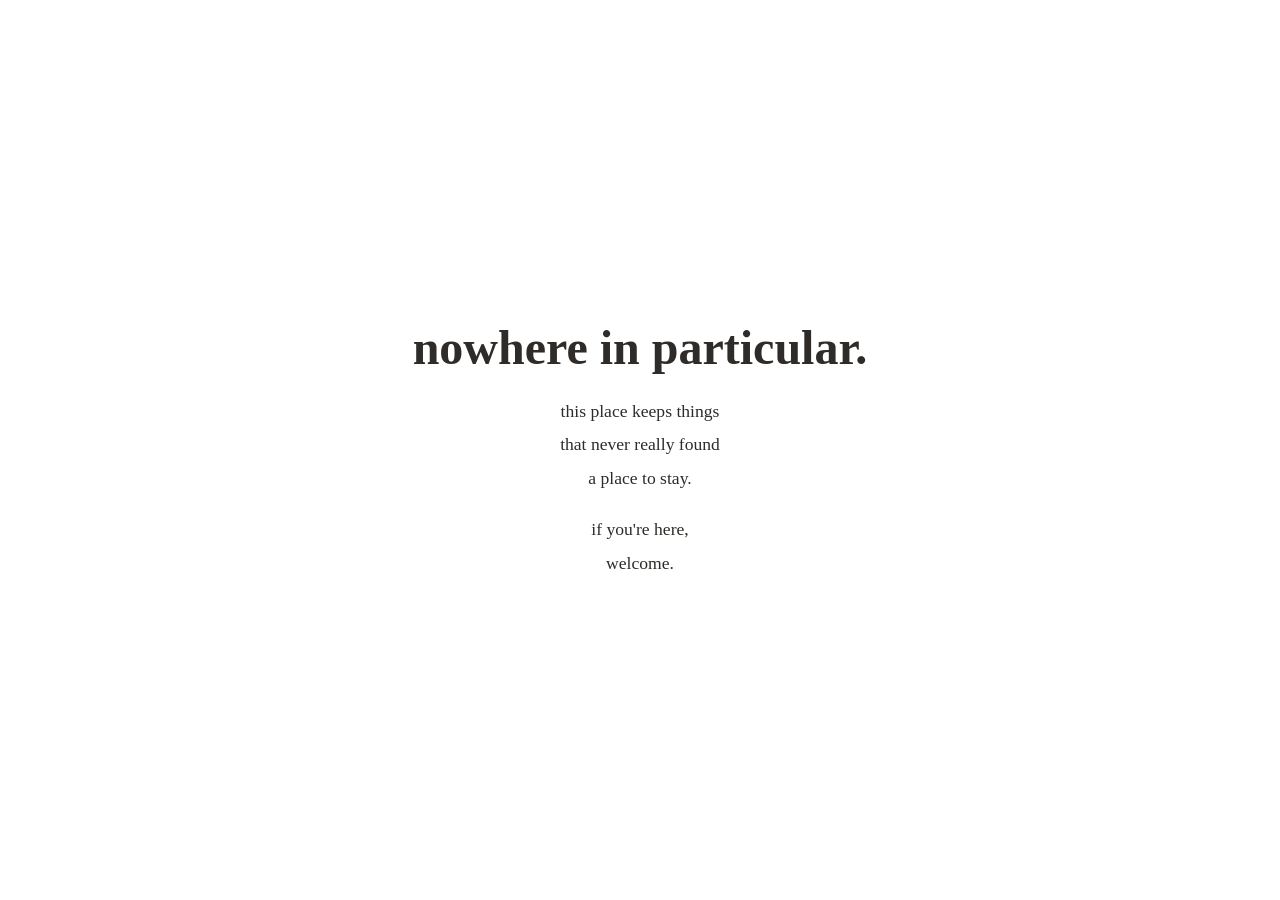
==== notes.html @ e0f9b0cf "Create notes.html with initial content" ====
<!DOCTYPE html>
<html lang="en">

<head>

<meta charset="UTF-8">

<meta name="viewport" content="width=device-width, initial-scale=1.0">

<title>Nowhere in Particular</title>

<link rel="stylesheet" href="style.css">

</head>

<body>

<h1>nowhere in particular.</h1>

<p>
this place keeps things<br>
that never really found<br>
a place to stay.
</p>

<br>

<p>
if you're here,<br>
welcome.
</p>

</body>

</html>
---- style.css ----
@font-face {
    font-family: "Dakota";
    src: url("Dakota.ttf") format("truetype");
}

body {
    margin: 0;
    min-height: 100vh;

    display: flex;
    flex-direction: column;

    justify-content: center;
    align-items: center;

    background: EFE6D6;
    color: #2E2B28;

    text-align: center;
}

h1 {
    font-family: "Dakota", cursive;
    font-size: 3rem;
    font-weight: bold;
    margin: 0 0 20px 0;
}

p {
    font-family: Georgia, serif;
    font-size: 1.1rem;
    line-height: 1.9;
    margin: 0;
}

p + p {
    margin-top: 30px;
}
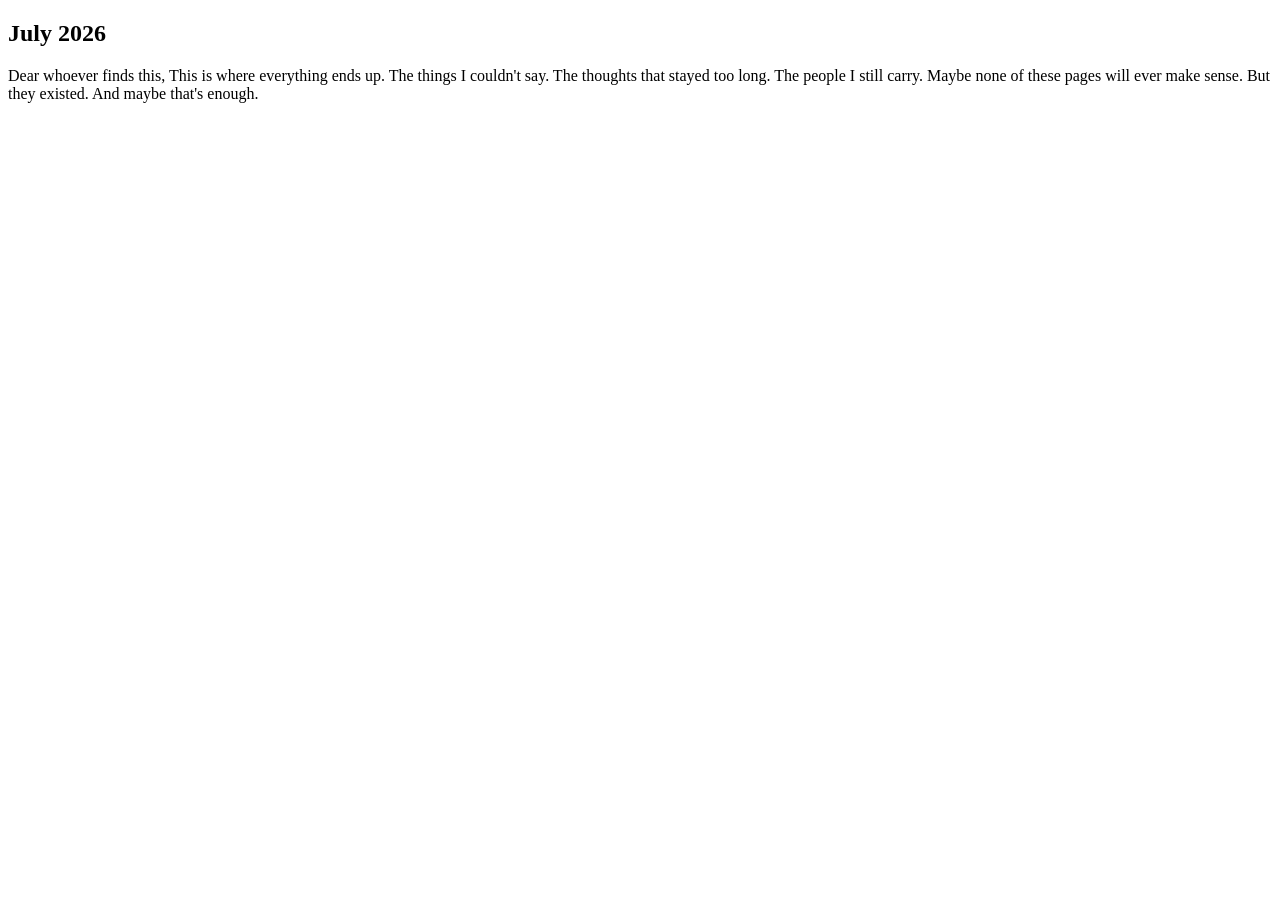
==== commit fcdb58d2: "Revise notes.html with new content and title Updated the title and added a new section with a person" ====
--- a/notes.html
+++ b/notes.html
@@ -1,34 +1,41 @@
 <!DOCTYPE html>
-<html lang="en">
+<html>
 
 <head>
 
 <meta charset="UTF-8">
 
-<meta name="viewport" content="width=device-width, initial-scale=1.0">
+<title>Notes</title>
 
-<title>Nowhere in Particular</title>
-
-<link rel="stylesheet" href="style.css">
+<link rel="stylesheet" href="notes.css">
 
 </head>
 
 <body>
 
-<h1>nowhere in particular.</h1>
+<div class="paper">
+
+<h2>July 2026</h2>
 
 <p>
-this place keeps things<br>
-that never really found<br>
-a place to stay.
+Dear whoever finds this,
+
+This is where everything ends up.
+
+The things I couldn't say.
+The thoughts that stayed too long.
+The people I still carry.
+
+Maybe none of these pages
+will ever make sense.
+
+But they existed.
+
+And maybe that's enough.
+
 </p>
 
-<br>
-
-<p>
-if you're here,<br>
-welcome.
-</p>
+</div>
 
 </body>
 
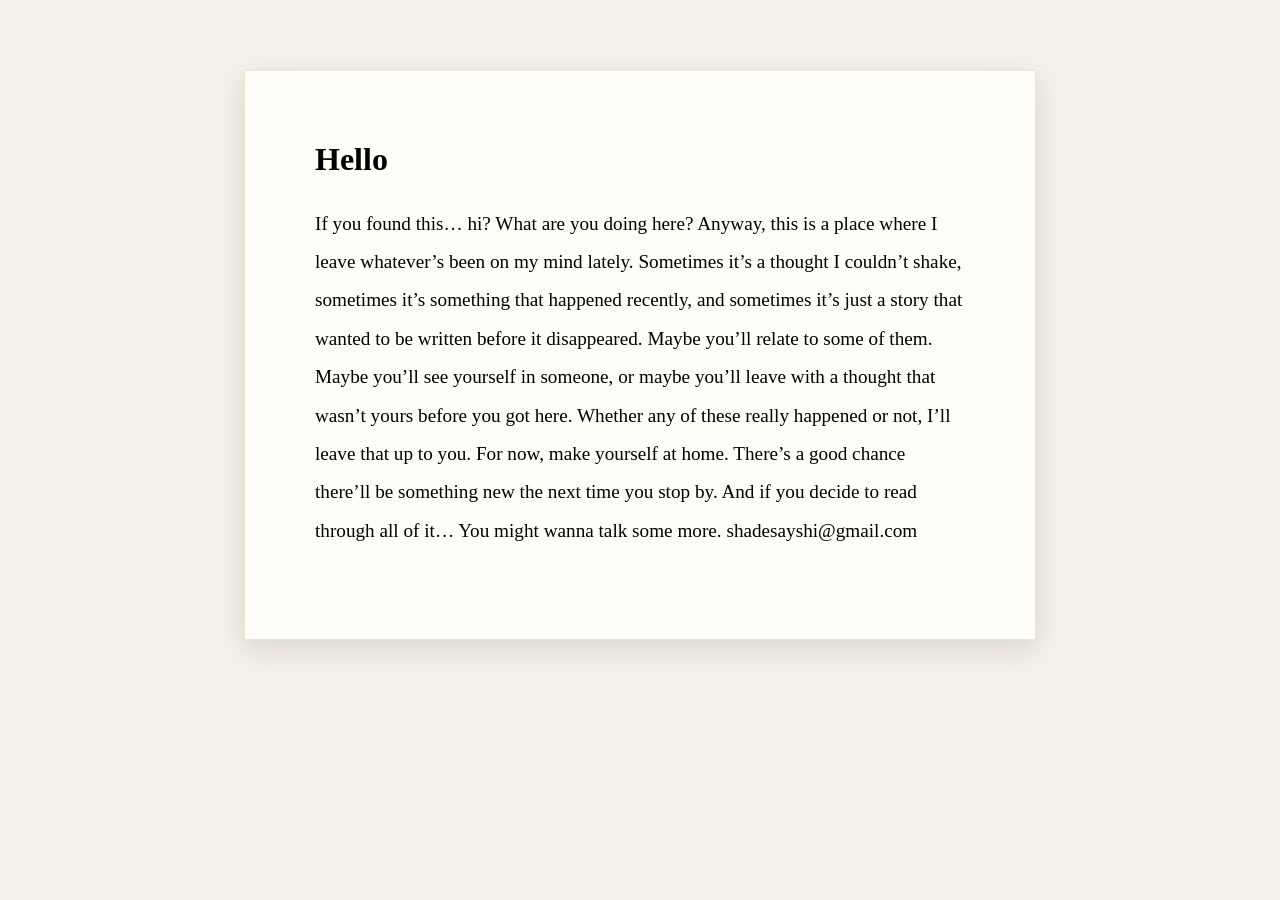
==== commit 27816faf: "Revise notes.html with new personal reflections Updated the content of notes.html to reflect new tho" ====
--- a/notes.html
+++ b/notes.html
@@ -15,23 +15,22 @@
 
 <div class="paper">
 
-<h2>July 2026</h2>
+<h2>Hello</h2>
 
 <p>
-Dear whoever finds this,
+If you found this… hi? What are you doing here?
 
-This is where everything ends up.
+Anyway, this is a place where I leave whatever’s been on my mind lately. Sometimes it’s a thought I couldn’t shake, sometimes it’s something that happened recently, and sometimes it’s just a story that wanted to be written before it disappeared. Maybe you’ll relate to some of them. Maybe you’ll see yourself in someone, or maybe you’ll leave with a thought that wasn’t yours before you got here.
 
-The things I couldn't say.
-The thoughts that stayed too long.
-The people I still carry.
+Whether any of these really happened or not, I’ll leave that up to you.
 
-Maybe none of these pages
-will ever make sense.
+For now, make yourself at home. There’s a good chance there’ll be something new the next time you stop by.
 
-But they existed.
+And if you decide to read through all of it…
 
-And maybe that's enough.
+You might wanna talk some more.
+
+shadesayshi@gmail.com
 
 </p>
 
--- a/notes.css
+++ b/notes.css
@@ -0,0 +1,41 @@
+body{
+    margin:0;
+    background:#f5f1e8;
+
+    display:flex;
+    justify-content:center;
+
+    padding:70px 0;
+
+    font-family:Georgia, serif;
+}
+
+.paper{
+
+    width:650px;
+
+    background:#fffdf8;
+
+    padding:70px;
+
+    box-shadow:0 8px 30px rgba(0,0,0,.12);
+
+    border:1px solid #ece6d9;
+
+}
+
+h2{
+
+    margin-top:0;
+
+    font-size:2rem;
+
+}
+
+p{
+
+    line-height:2;
+
+    font-size:1.2rem;
+
+}
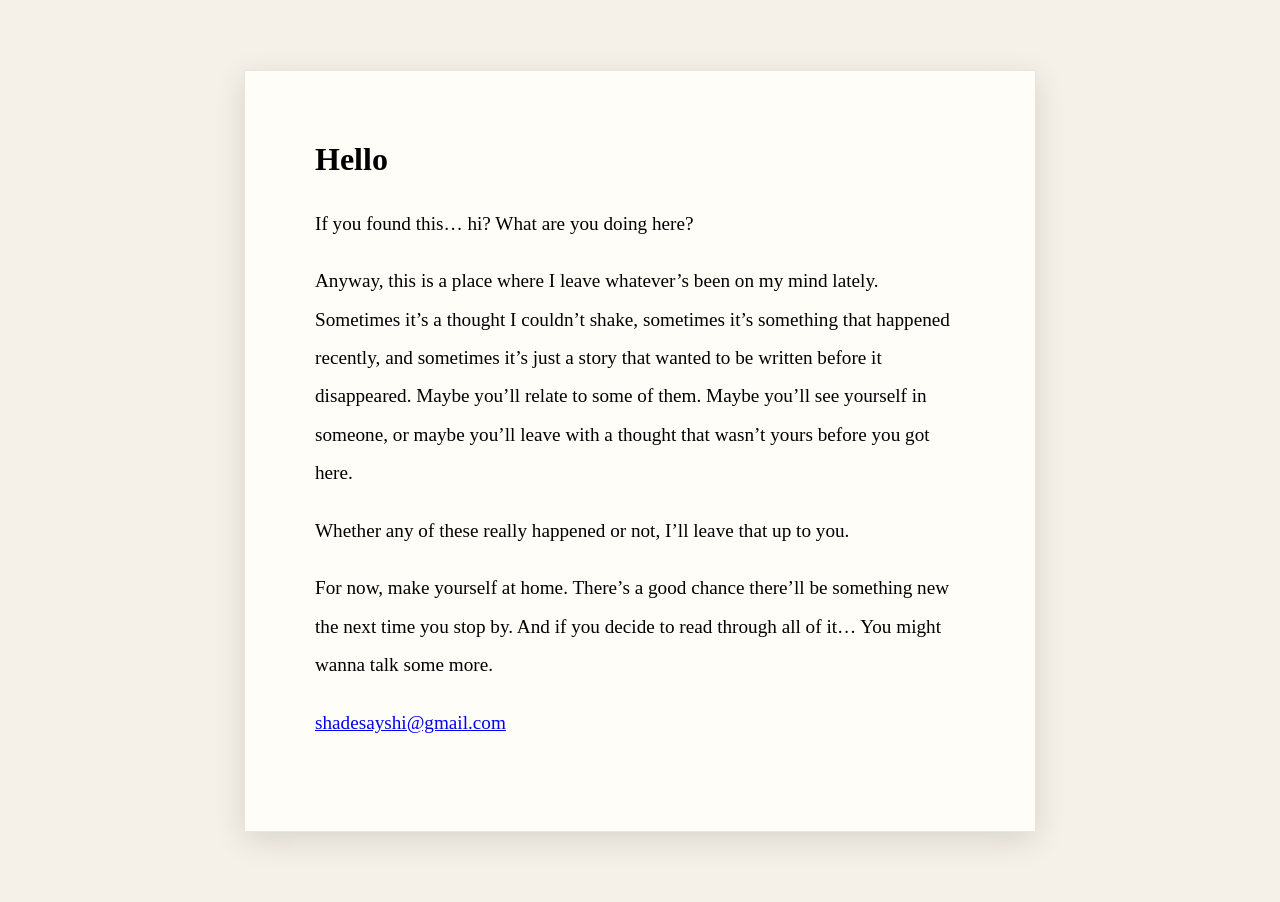
==== commit 73fb633d: "Update notes.html" ====
--- a/notes.html
+++ b/notes.html
@@ -19,19 +19,26 @@
 
 <p>
 If you found this… hi? What are you doing here?
+</p>
 
+<p>
 Anyway, this is a place where I leave whatever’s been on my mind lately. Sometimes it’s a thought I couldn’t shake, sometimes it’s something that happened recently, and sometimes it’s just a story that wanted to be written before it disappeared. Maybe you’ll relate to some of them. Maybe you’ll see yourself in someone, or maybe you’ll leave with a thought that wasn’t yours before you got here.
+</p>
 
+<p> 
 Whether any of these really happened or not, I’ll leave that up to you.
+</p>
 
+<p>
 For now, make yourself at home. There’s a good chance there’ll be something new the next time you stop by.
-
+  
 And if you decide to read through all of it…
 
 You might wanna talk some more.
+</p>
 
-shadesayshi@gmail.com
-
+<p>
+  <a href="maitlo:shadesayshi@gmail.com">shadesayshi@gmail.com</a>
 </p>
 
 </div>
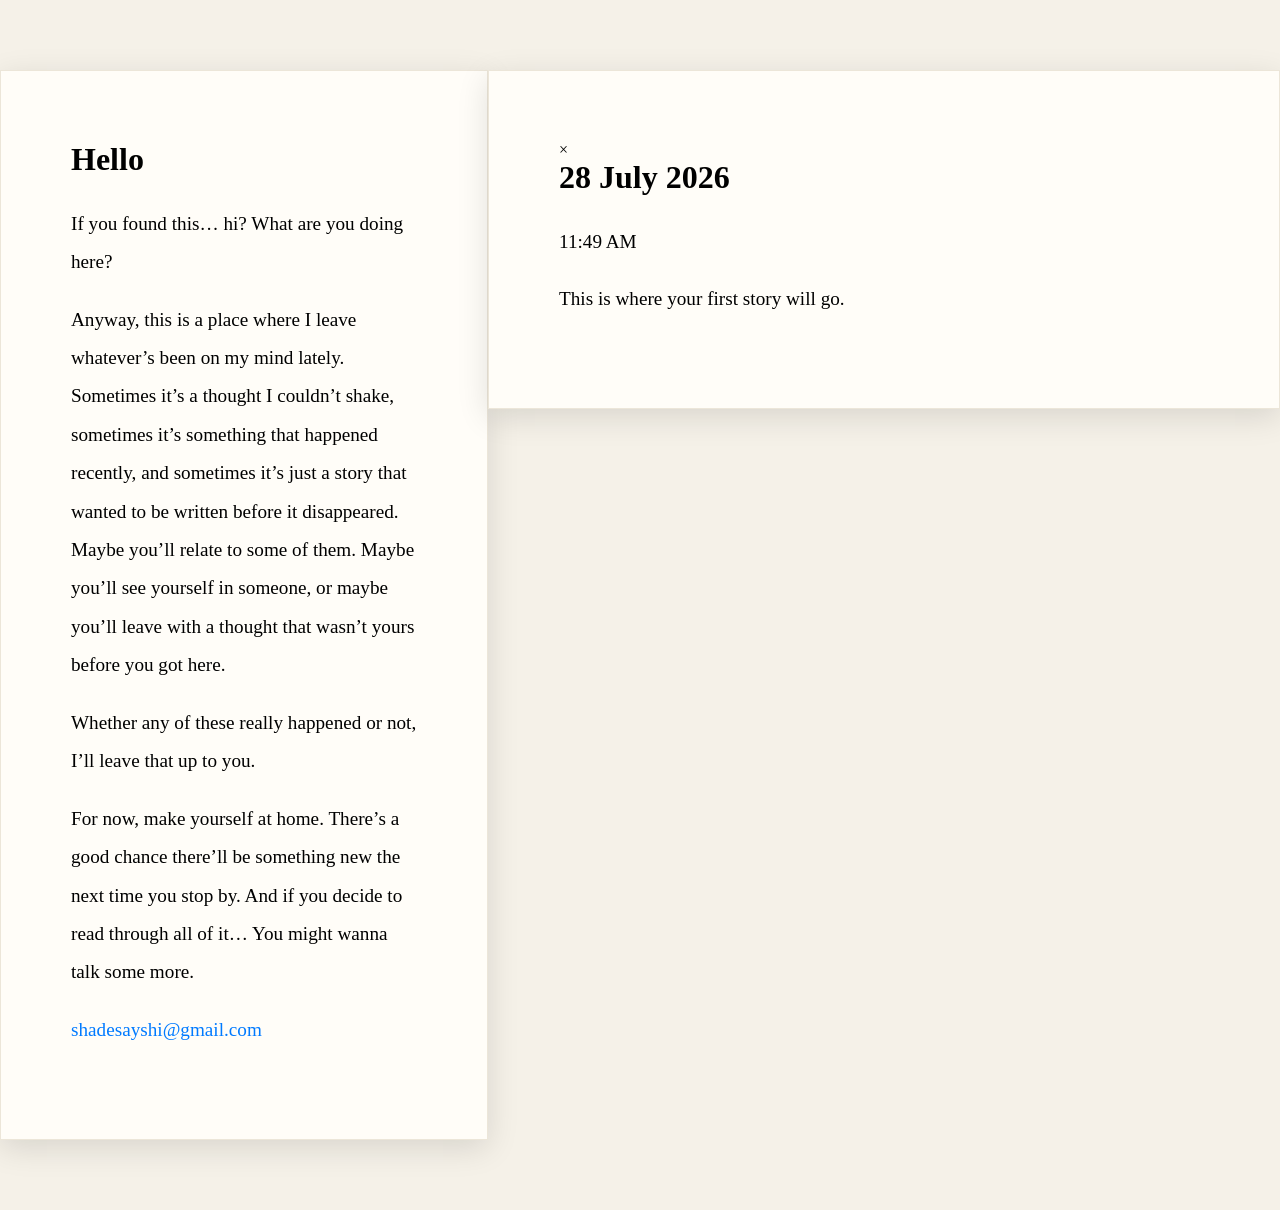
==== commit 2a3e3bbb: "Update notes.html" ====
--- a/notes.html
+++ b/notes.html
@@ -43,6 +43,29 @@
 
 </div>
 
+<div id="overlay" class="overlay">
+
+    <div class="paper" id="paper">
+
+        <span class="close">&times;</span>
+
+        <h2>28 July 2026</h2>
+
+        <p class="time">11:49 AM</p>
+
+        <div class="story">
+
+            <p>
+                This is where your first story will go.
+            </p>
+
+        </div>
+
+    </div>
+
+</div>
+
+<script src="notes.js"></script>
 </body>
 
 </html>
--- a/notes.css
+++ b/notes.css
@@ -39,3 +39,12 @@
     font-size:1.2rem;
 
 }
+
+a {
+    color: #007AFF;
+    text-decoration: none;
+}
+
+a:hover {
+    text-decoration: underline;
+}
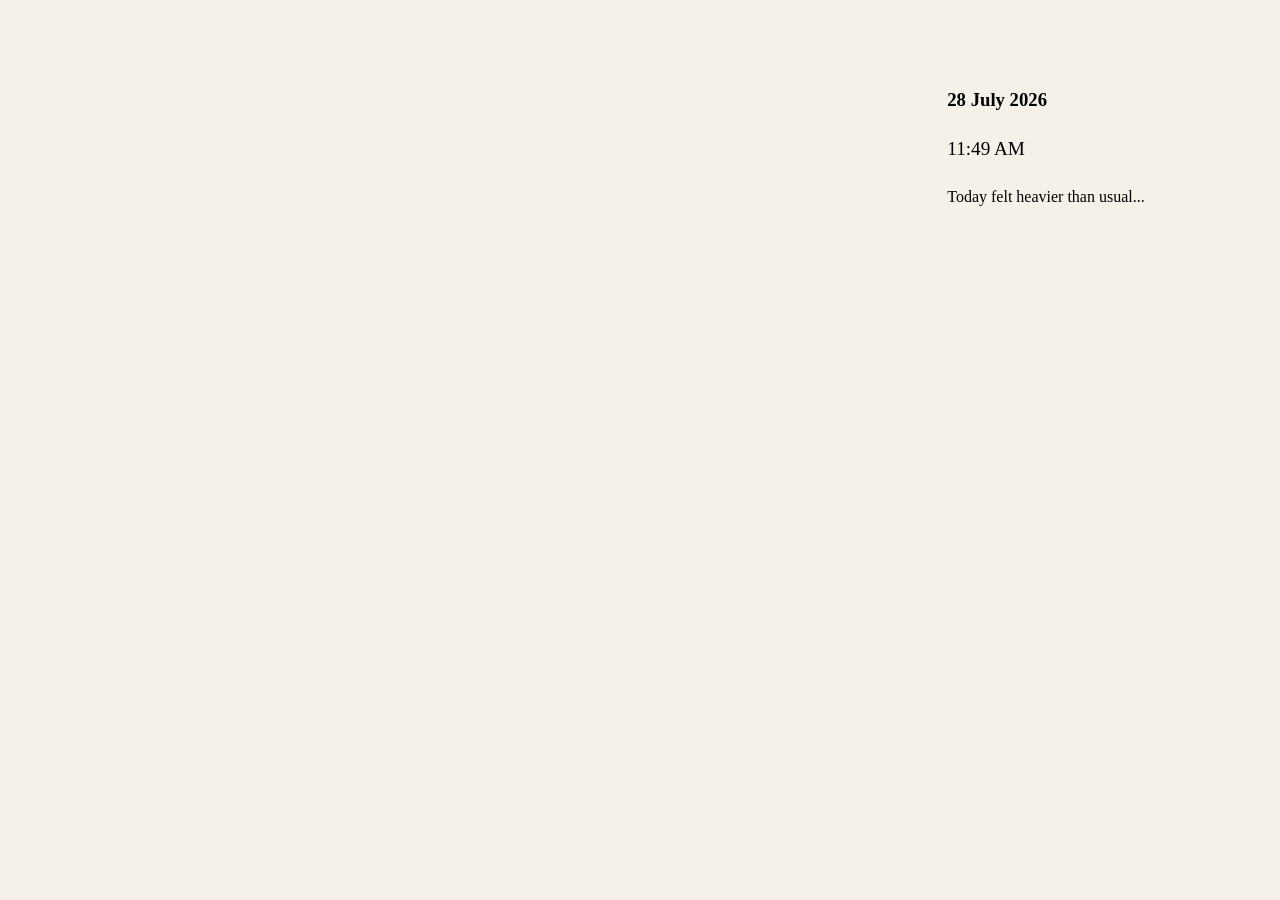
==== commit 2be61d84: "Update notes.html" ====
--- a/notes.html
+++ b/notes.html
@@ -43,6 +43,23 @@
 
 </div>
 
+<div class="notes-list">
+
+    <div class="note-card" onclick="openPaper()">
+
+        <div class="note-date">
+            <h3>28 July 2026</h3>
+            <p>11:49 AM</p>
+        </div>
+
+        <div class="note-preview">
+            Today felt heavier than usual...
+        </div>
+
+    </div>
+
+</div>
+  
 <div id="overlay" class="overlay">
 
     <div class="paper" id="paper">
--- a/notes.css
+++ b/notes.css
@@ -48,3 +48,73 @@
 a:hover {
     text-decoration: underline;
 }
+
+/* ===========================
+   STORY POPUP
+=========================== */
+
+.overlay {
+    position: fixed;
+    inset: 0;
+
+    display: flex;
+    justify-content: center;
+    align-items: center;
+
+    background: rgba(0, 0, 0, 0.15);
+    backdrop-filter: blur(8px);
+
+    opacity: 0;
+    visibility: hidden;
+
+    transition: 0.35s ease;
+}
+
+.overlay.show {
+    opacity: 1;
+    visibility: visible;
+}
+
+.paper {
+    width: min(700px, 90%);
+    max-height: 85vh;
+
+    overflow-y: auto;
+
+    background: #FAF6EE;
+
+    padding: 55px;
+
+    border-radius: 12px;
+
+    box-shadow: 0 20px 60px rgba(0,0,0,.20);
+
+    transform: translateY(20px);
+    opacity: 0;
+
+    transition: .35s ease;
+}
+
+.overlay.show .paper {
+    transform: translateY(0);
+    opacity: 1;
+}
+
+.close {
+    float: right;
+
+    font-size: 32px;
+
+    cursor: pointer;
+
+    color: #888;
+}
+
+.close:hover {
+    color: black;
+}
+
+.time {
+    color: gray;
+    margin-bottom: 35px;
+}
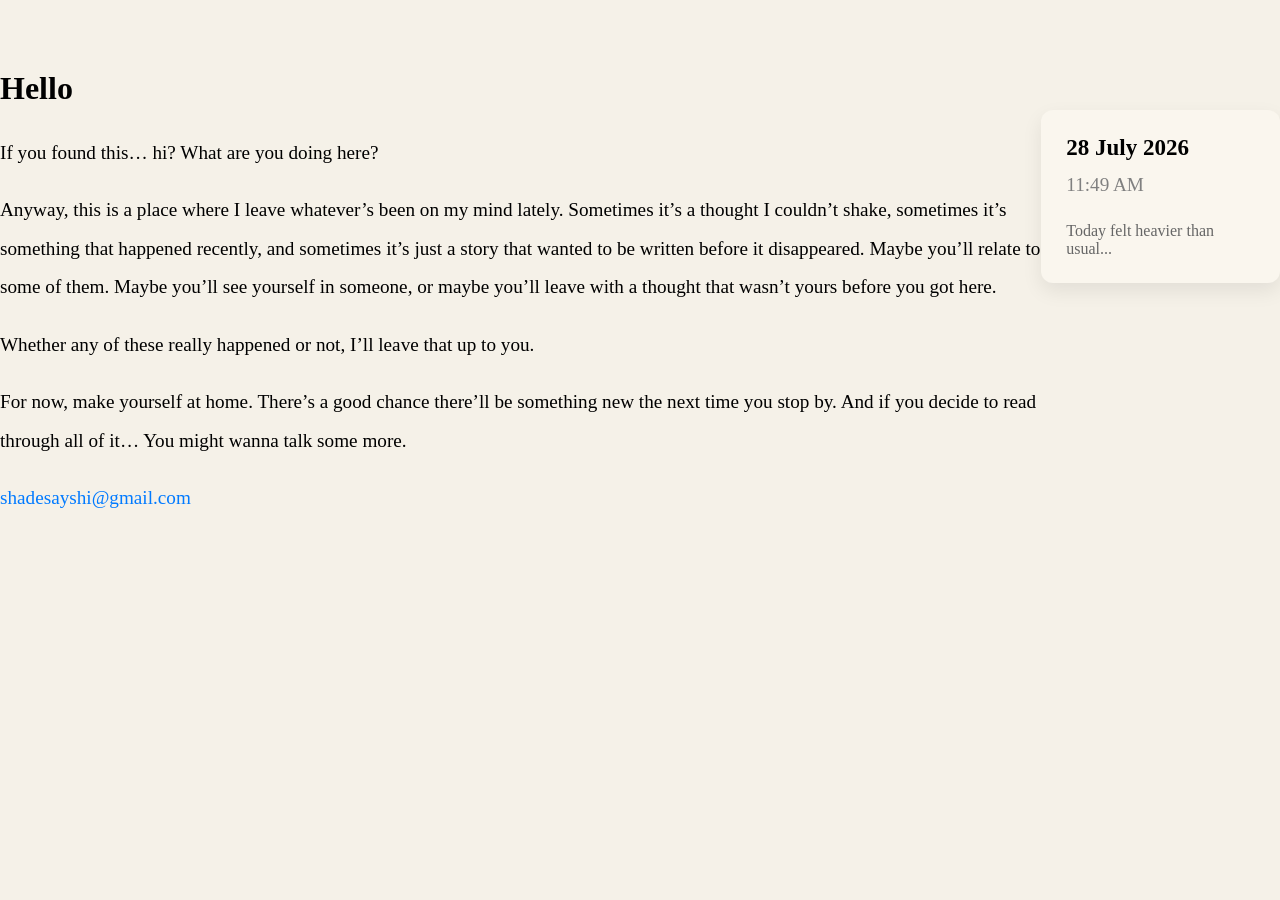
==== commit 33a3a18f: "Update notes.html" ====
--- a/notes.html
+++ b/notes.html
@@ -13,7 +13,7 @@
 
 <body>
 
-<div class="paper">
+<div class="welcome-paper">
 
 <h2>Hello</h2>
 
--- a/notes.css
+++ b/notes.css
@@ -118,3 +118,48 @@
     color: gray;
     margin-bottom: 35px;
 }
+
+.notes-list{
+    width: min(700px,90%);
+    margin:40px auto;
+}
+
+.note-card{
+
+    background:#faf6ee;
+
+    border-radius:12px;
+
+    padding:25px;
+
+    margin-bottom:18px;
+
+    cursor:pointer;
+
+    transition:.25s;
+
+    box-shadow:0 8px 20px rgba(0,0,0,.08);
+
+}
+
+.note-card:hover{
+
+    transform:translateY(-3px);
+
+    box-shadow:0 12px 28px rgba(0,0,0,.12);
+
+}
+
+.note-date h3{
+    margin:0;
+    font-size:23px;
+}
+
+.note-date p{
+    margin:5px 0 18px;
+    color:gray;
+}
+
+.note-preview{
+    color:#666;
+}
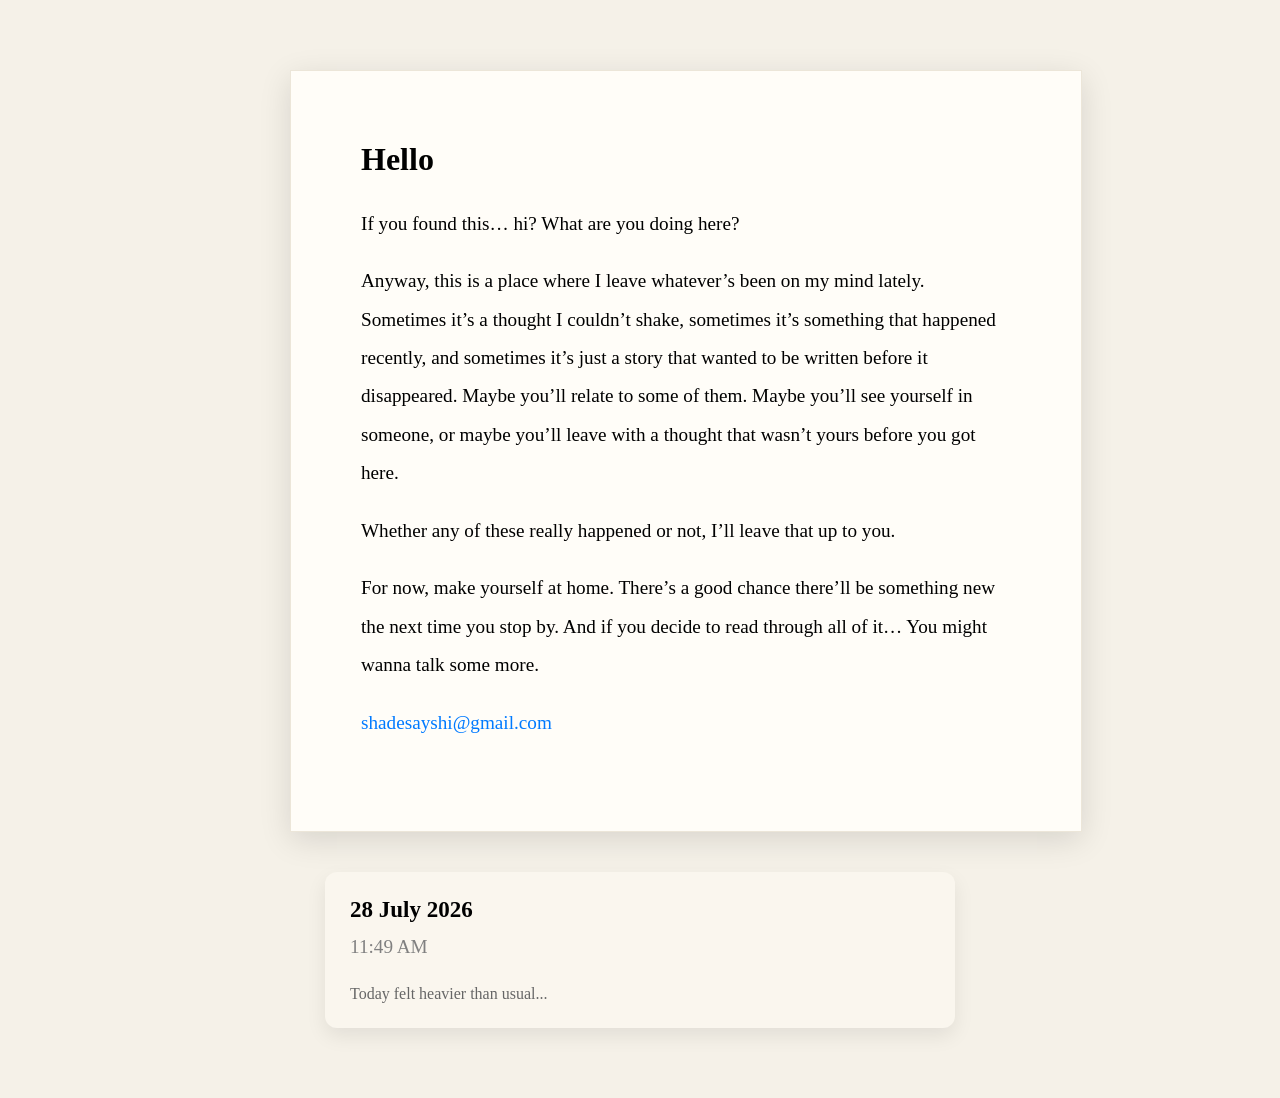
==== commit 29b7fb6c: "Update notes.html" ====
--- a/notes.html
+++ b/notes.html
@@ -13,7 +13,9 @@
 
 <body>
 
-<div class="welcome-paper">
+<div class="container">
+
+  <div class="welcome-paper">
 
 <h2>Hello</h2>
 
@@ -83,6 +85,9 @@
 </div>
 
 <script src="notes.js"></script>
+
+</div>
+  
 </body>
 
 </html>
--- a/notes.css
+++ b/notes.css
@@ -1,16 +1,17 @@
 body{
     margin:0;
     background:#f5f1e8;
-
-    display:flex;
-    justify-content:center;
-
-    padding:70px 0;
-
     font-family:Georgia, serif;
+    
 }
 
-.paper{
+.container{
+    width:min(700px,90%);
+    margin:70px auto;
+    
+}
+
+.welcome-paper{
 
     width:650px;
 
